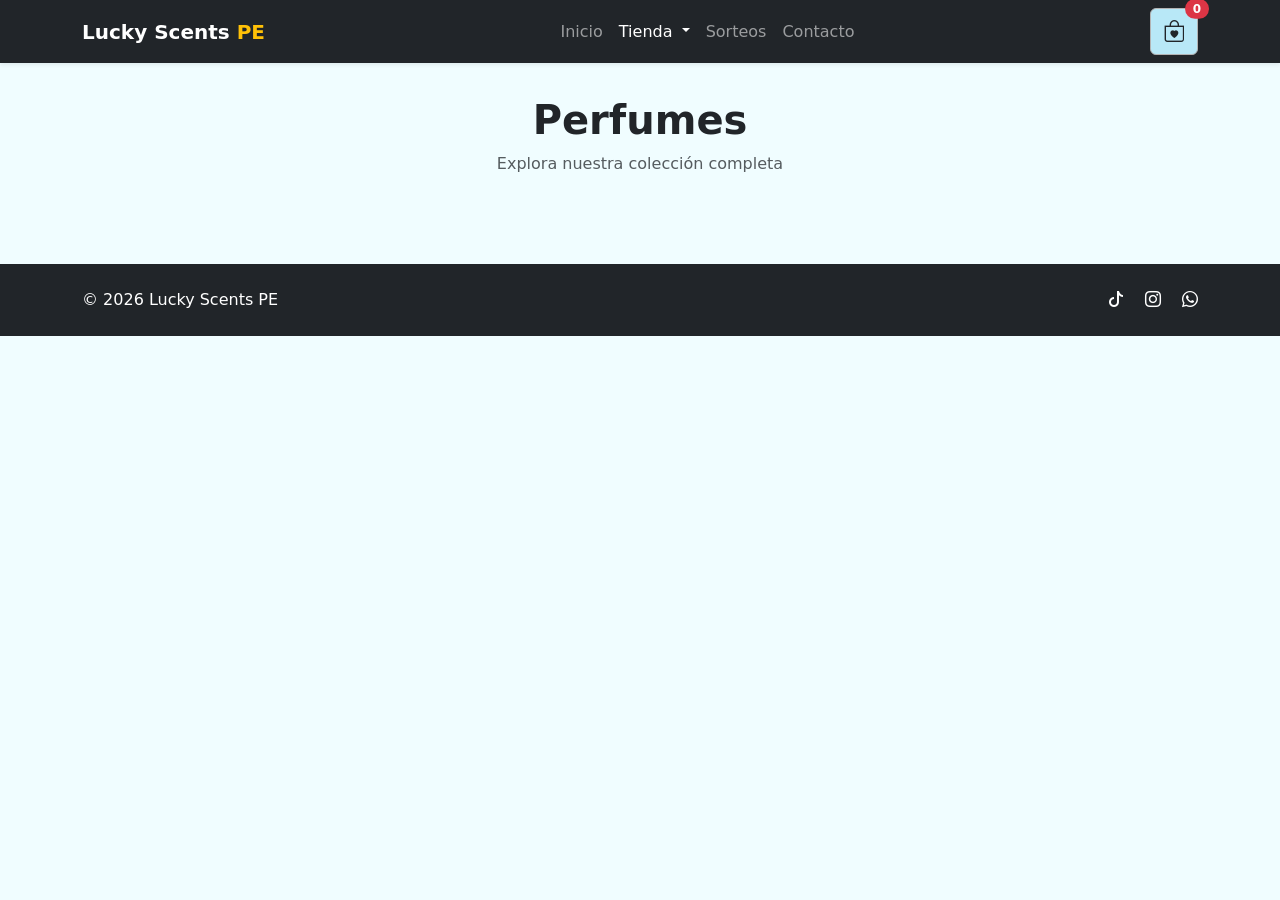
==== decants.html @ 44329fca "Add files via upload" ====
<!DOCTYPE html>
<html lang="es">
<head>
  <meta charset="UTF-8">
  <meta name="viewport" content="width=device-width, initial-scale=1.0">

  <title>Perfumes | Lucky Scents PE</title>

  <link rel="shortcut icon" href="assets/imgs/favicon.ico">

  <link href="https://cdn.jsdelivr.net/npm/bootstrap@5.3.3/dist/css/bootstrap.min.css" rel="stylesheet">
  <link href="https://cdn.jsdelivr.net/npm/bootstrap-icons@1.11.3/font/bootstrap-icons.min.css" rel="stylesheet">

  <link rel="stylesheet" href="assets/css/home.css">
</head>

<body>

<!-- NAVBAR (IGUAL AL INDEX) -->
<nav class="navbar navbar-expand-lg navbar-dark bg-dark shadow-sm fixed-top">
  <div class="container">

    <a class="navbar-brand fw-bold" href="index.html">
      Lucky Scents <span class="text-warning">PE</span>
    </a>

    <button class="navbar-toggler" type="button" data-bs-toggle="collapse" data-bs-target="#navbarContenido">
      <span class="navbar-toggler-icon"></span>
    </button>

    <div class="collapse navbar-collapse" id="navbarContenido">

      <ul class="navbar-nav mx-auto">

        <li class="nav-item">
          <a class="nav-link" href="index.html">Inicio</a>
        </li>

        <li class="nav-item dropdown">
          <a class="nav-link dropdown-toggle active" href="#" data-bs-toggle="dropdown">
            Tienda
          </a>
          <ul class="dropdown-menu">
            <li><a class="dropdown-item" href="perfumes.html">Perfumes</a></li>
            <li><a class="dropdown-item active" href="decants.html">Decants</a></li>
          </ul>
        </li>

        <li class="nav-item">
          <a class="nav-link" href="sorteos.html">Sorteos</a>
        </li>

        <li class="nav-item">
          <a class="nav-link" href="">Contacto</a>
        </li>

      </ul>
    </div>

    <!-- 🛒 CARRITO (SIEMPRE VISIBLE) -->
    <button class="btn position-relative btn_shopping ms-3"
      data-bs-toggle="offcanvas"
      data-bs-target="#offcanvasRight">

      <i class="bi bi-bag-heart"></i>

      <span id="contador-carrito"
        class="position-absolute top-0 start-100 translate-middle badge rounded-pill bg-danger">
        0
      </span>

    </button>

  </div>
</nav>


<!-- HEADER SIMPLE -->
<section class="py-5 mt-5 text-center">
  <div class="container">
    <h1 class="fw-bold">Perfumes</h1>
    <p class="text-muted">Explora nuestra colección completa</p>
  </div>
</section>


<!-- PRODUCTOS -->
<div class="container mb-5">
  <div id="perfume-container" class="row g-4"></div>
</div>


<!-- CARRITO -->
<div class="offcanvas offcanvas-end" tabindex="-1" id="offcanvasRight">

  <div class="offcanvas-header border-bottom">
    <h4 class="offcanvas-title">Carrito de compras</h4>
    <button type="button" class="btn-close" data-bs-dismiss="offcanvas"></button>
  </div>

  <div class="offcanvas-body border-bottom"></div>

  <div class="offcanvas-footer mt-4">
    <h5 class="mb-2 px-3">
      <span class="fw-bold">SUBTOTAL:</span>
      <span id="subtotal" class="fw-bold float-end fs-4">S/. 0.00</span>
    </h5>

    <div class="text-center mb-5 px-3">
      <button class="btn btn-primary w-100 mt-3"
        onclick="generarPedidoWhatsApp()">
        Enviar pedido por WhatsApp
      </button>
    </div>
  </div>

</div>


<!-- FOOTER -->
<footer class="footer bg-dark text-white py-4">
  <div class="container">
    <div class="row align-items-center">

      <div class="col-md-6 text-center text-md-start">
        <p class="mb-0">© 2026 Lucky Scents PE</p>
      </div>

      <div class="col-md-6 text-center text-md-end">
        <a href="https://www.tiktok.com/@lucky_scentspe" class="text-white me-3"><i class="bi bi-tiktok"></i></a>
        <a href="https://www.instagram.com/lucky_scents_pe" class="text-white me-3"><i class="bi bi-instagram"></i></a>
        <a href="https://chat.whatsapp.com/" class="text-white"><i class="bi bi-whatsapp"></i></a>
      </div>

    </div>
  </div>
</footer>


<!-- SCRIPTS -->
<script src="https://cdn.jsdelivr.net/npm/bootstrap@5.3.0/dist/js/bootstrap.bundle.min.js"></script>
<script src="assets/js/obtener_productos.js"></script>
<script src="assets/js/app.js"></script>

</body>
</html>
---- assets/css/home.css ----
body {
  background-color: #f0fdff !important;
}
.position-relative {
  z-index: 1;
}
.card img {
  -webkit-mask-image: linear-gradient(black 80%, transparent);
  mask-image: linear-gradient(black 80%, transparent);
}
.btn-cart {
  background-color: #1b1a20;
  color: white;
}
.btn-cart:hover {
  background-color: #333 !important;
  color: #fff !important;
}
.custom-card:hover img {
  transform: scale(1.1);
}

.custom-card img {
  transition: transform 0.3s ease-in-out;
}
.bi-bag-heart {
  font-size: 22px !important;
}
#offcanvasRight {
  margin-top: 65px !important;
}
.offcanvas-body {
  background-color: #f8f9fa !important;
}
.btn-primary {
  background-color: #1b1a20 !important;
  color: white;
  border: #1b1a20 !important;
}
.btn-primary:hover {
  border: none !important;
  opacity: 0.8 !important;
}

.balanceo {
  animation: swing 0.6s ease forwards;
  display: inline-block;
}

@keyframes swing {
  0% {
    transform: rotate(0);
  }
  25% {
    transform: rotate(15deg);
  }
  50% {
    transform: rotate(-10deg);
  }
  75% {
    transform: rotate(5deg);
  }
  to {
    transform: rotate(0);
  }
}

.offcanvas-header {
  background-color: #cecece !important;
}

.btn_shopping {
  background-color: #b8e8f7 !important;
  border: 1px solid #b3b3b3 !important;
}
.btn_shopping :hover {
  animation: swing 0.6s ease forwards;
  display: inline-block;
}
.fs-5 {
  font-size: 18px !important;
  color: #595454 !important;
}
.fs-6 {
  font-size: 14px !important;
  color: #b3b3b3 !important;
}

.offcanvas {
  transition: transform 0.6s ease, opacity 0.6s ease; /* Aumentamos el tiempo */
}

.offcanvas.show {
  transform: translateX(0);
  opacity: 1;
}

.offcanvas:not(.show) {
  transform: translateX(100%);
  opacity: 0;
}
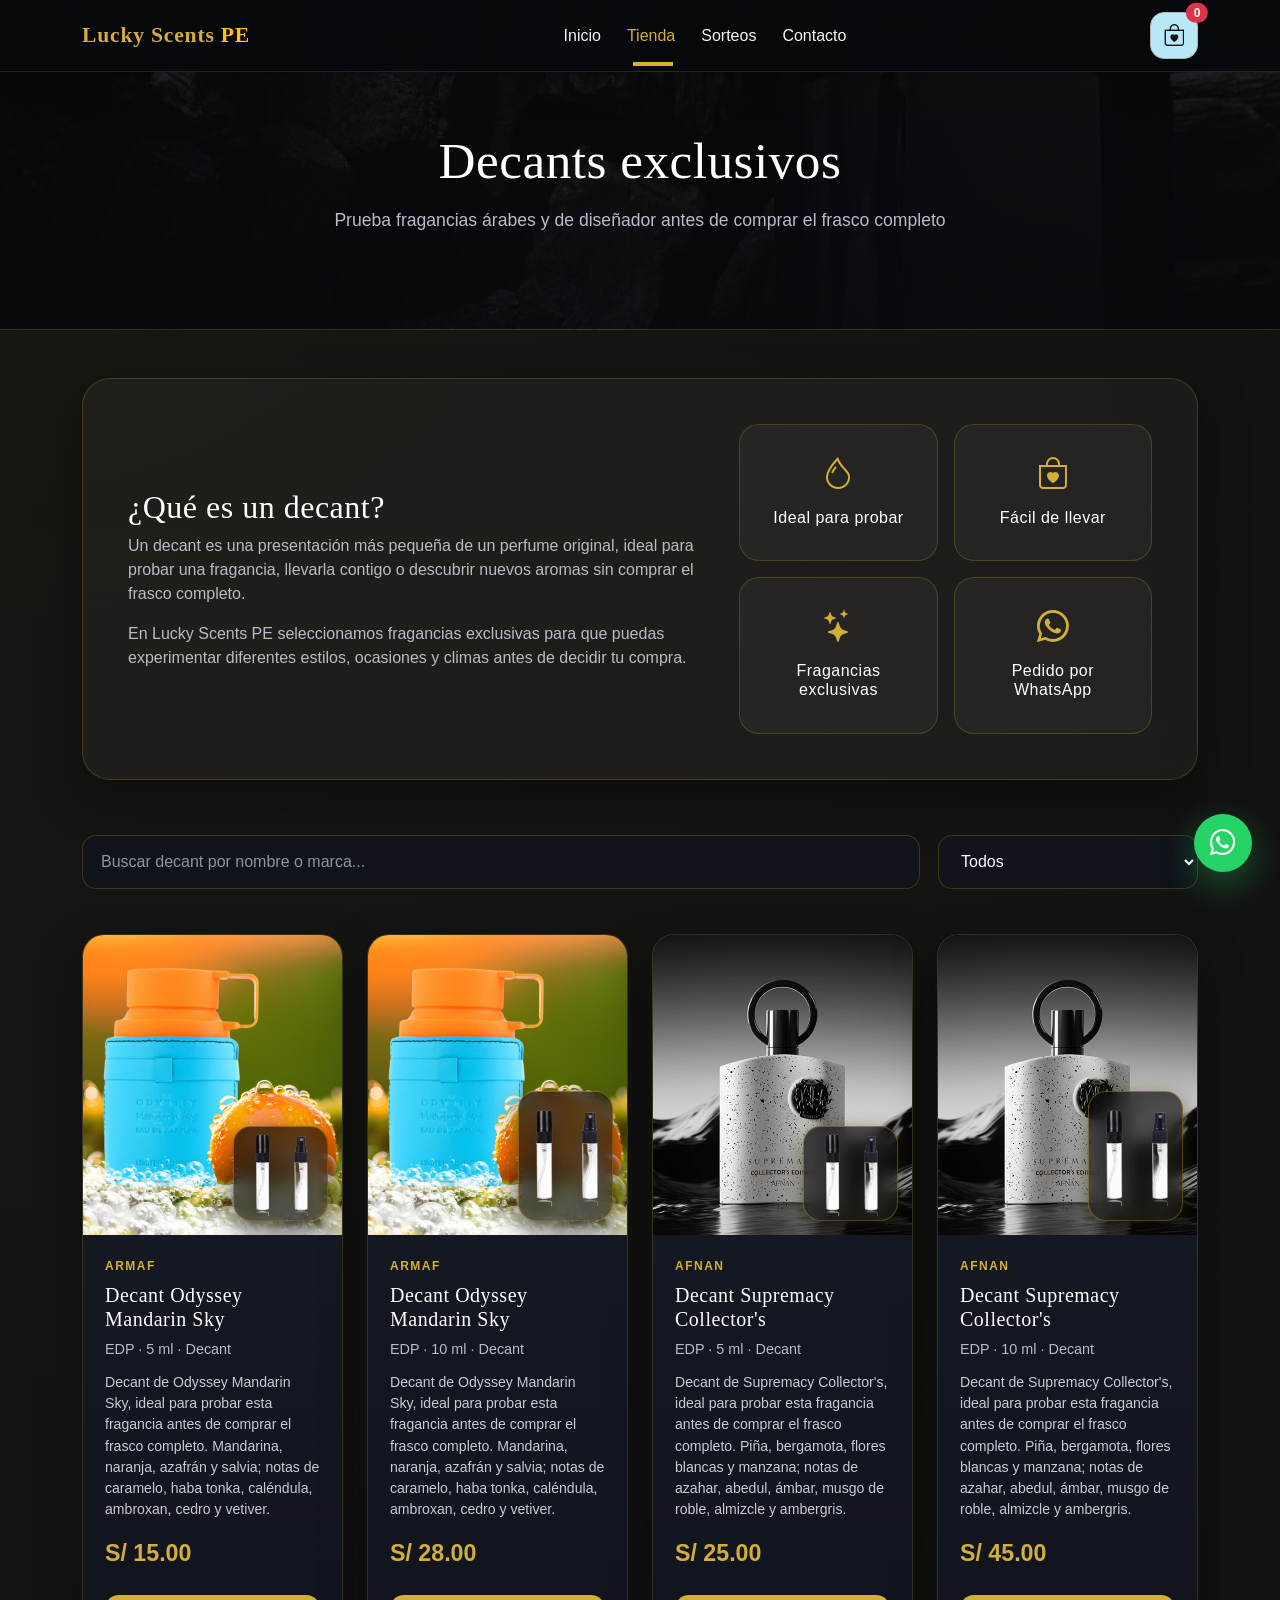
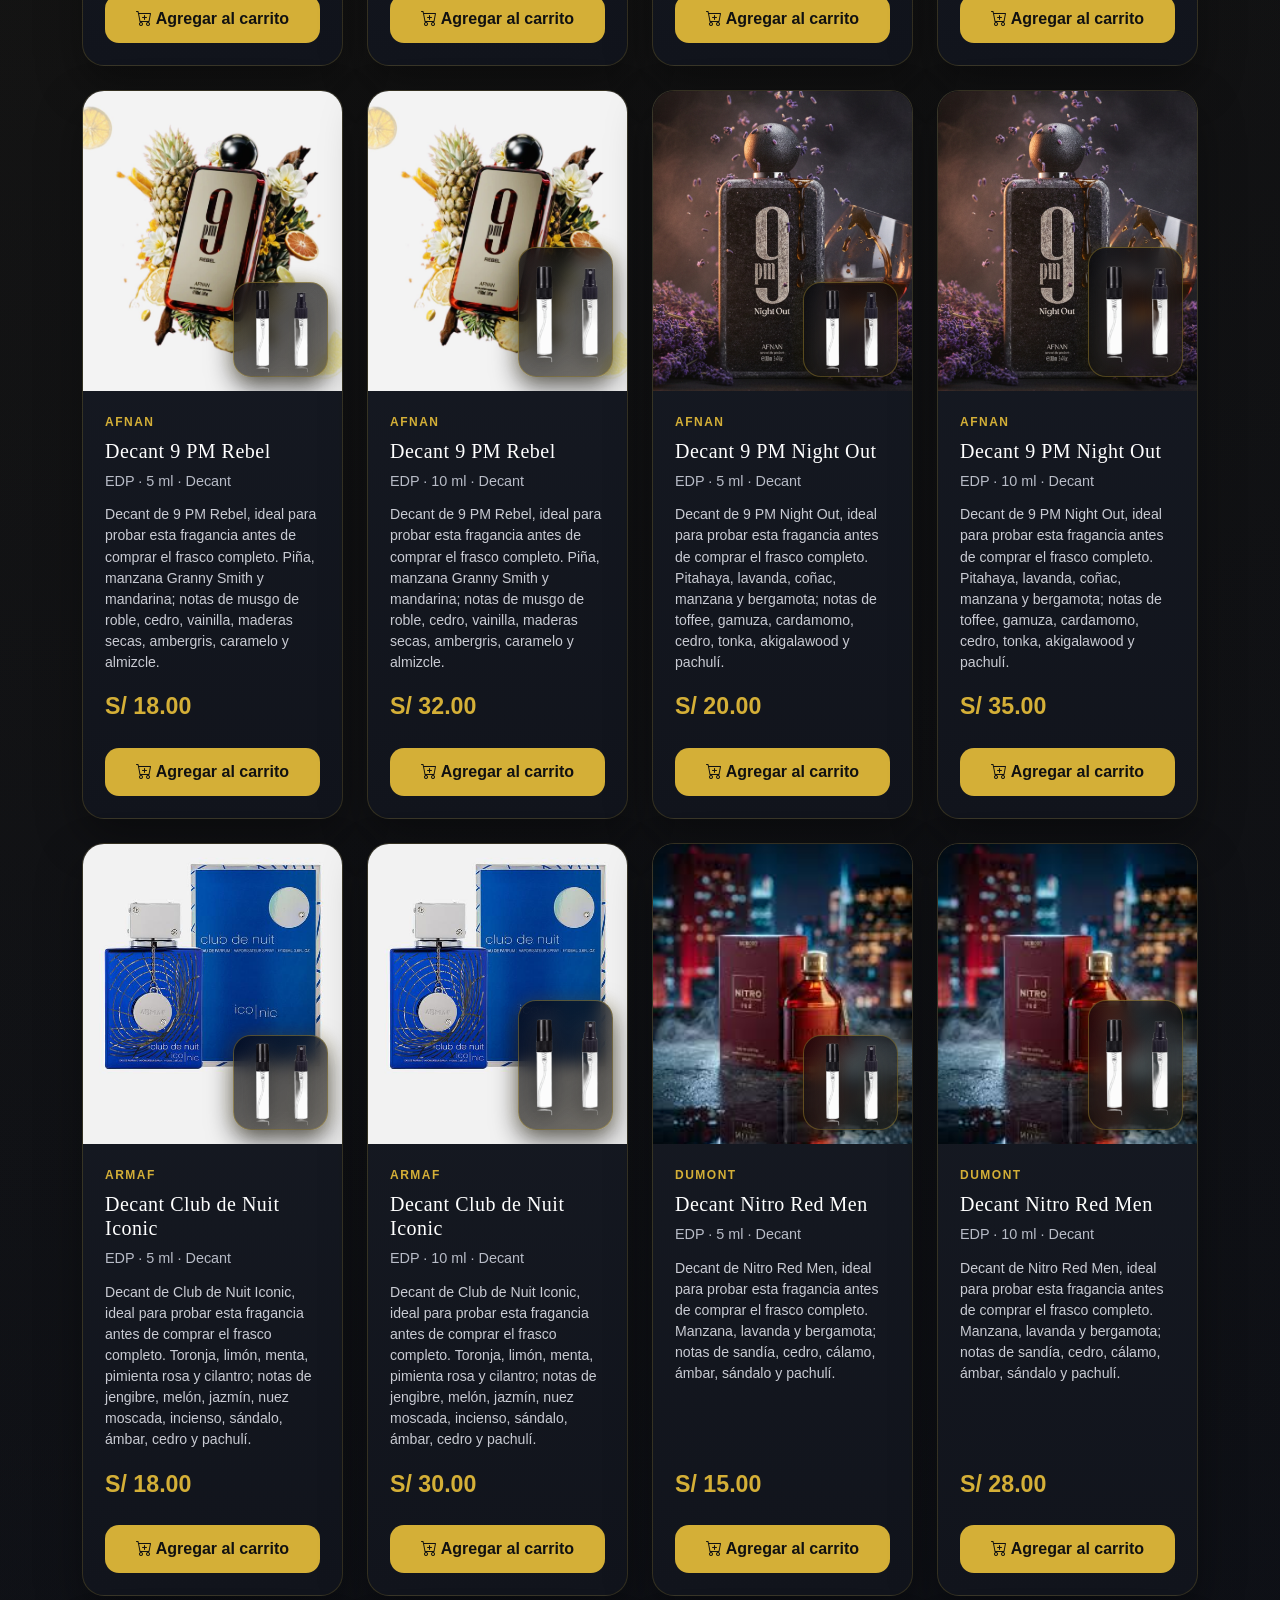
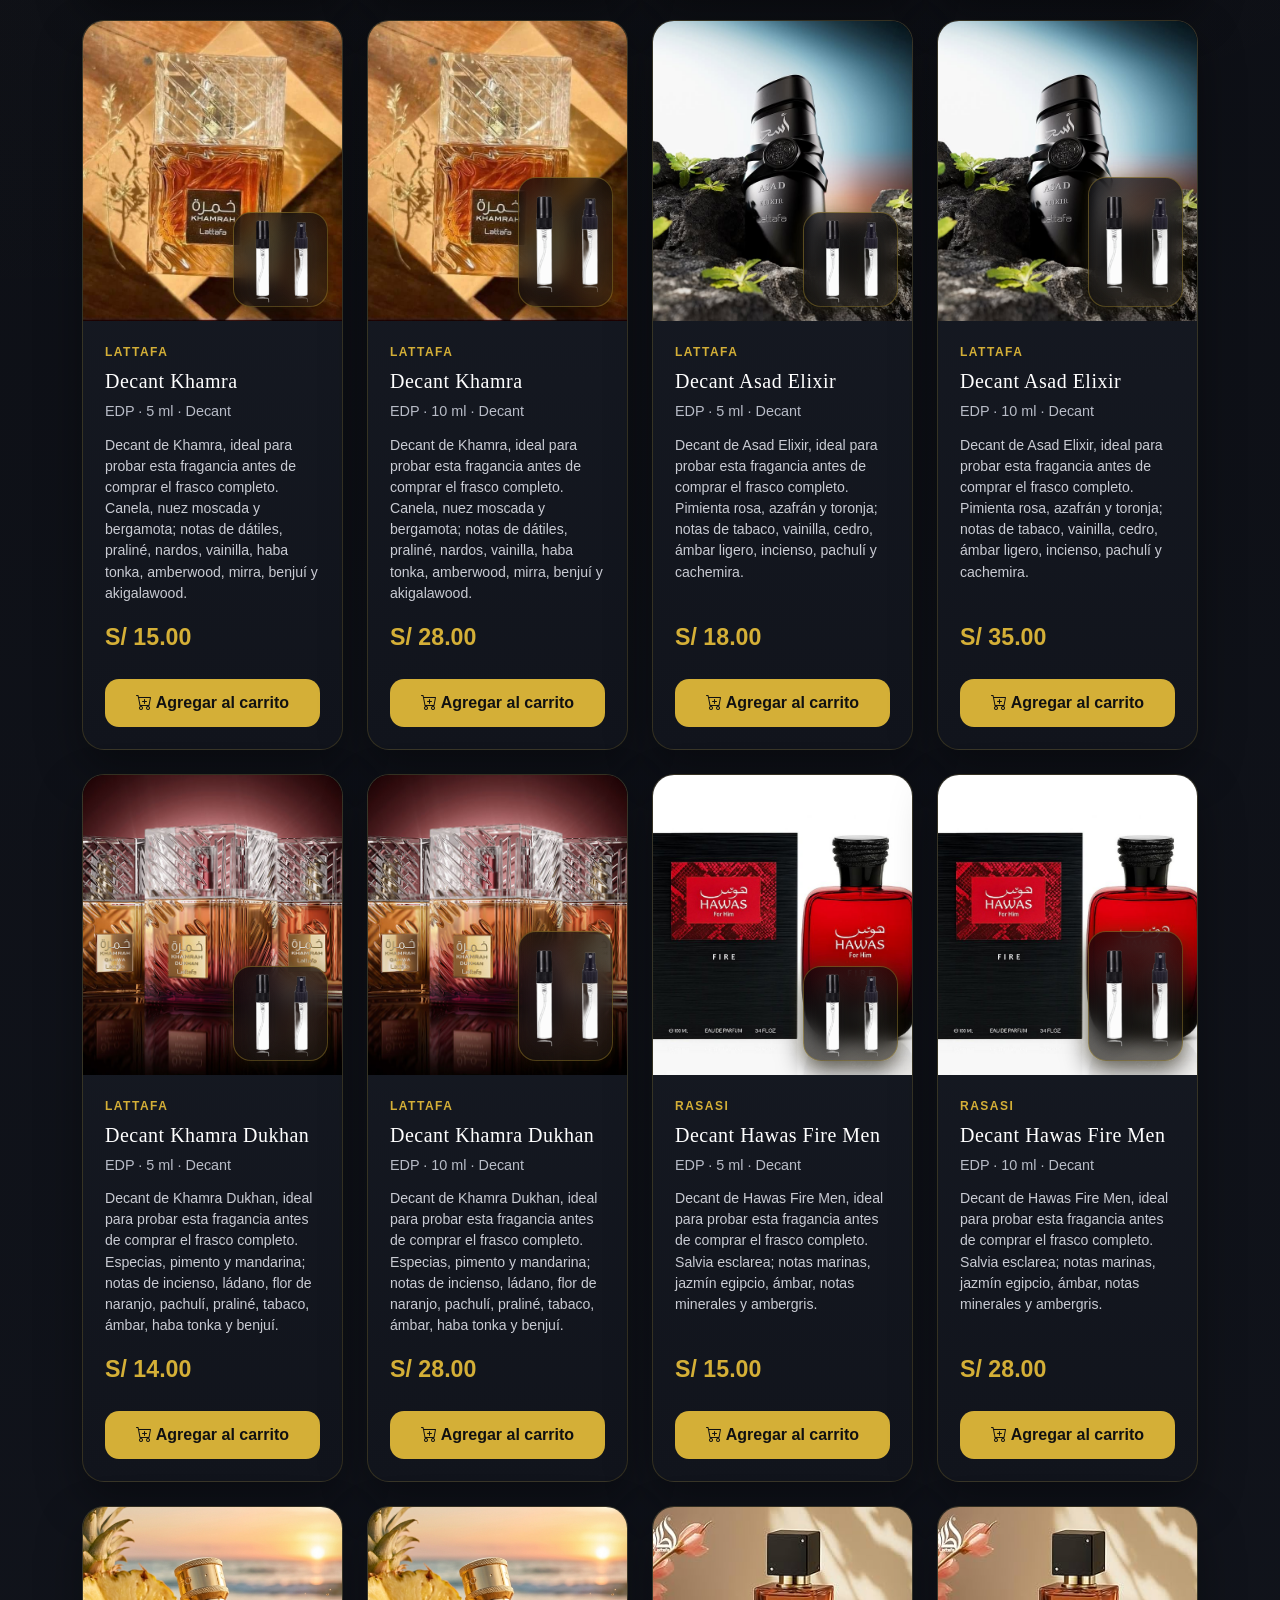
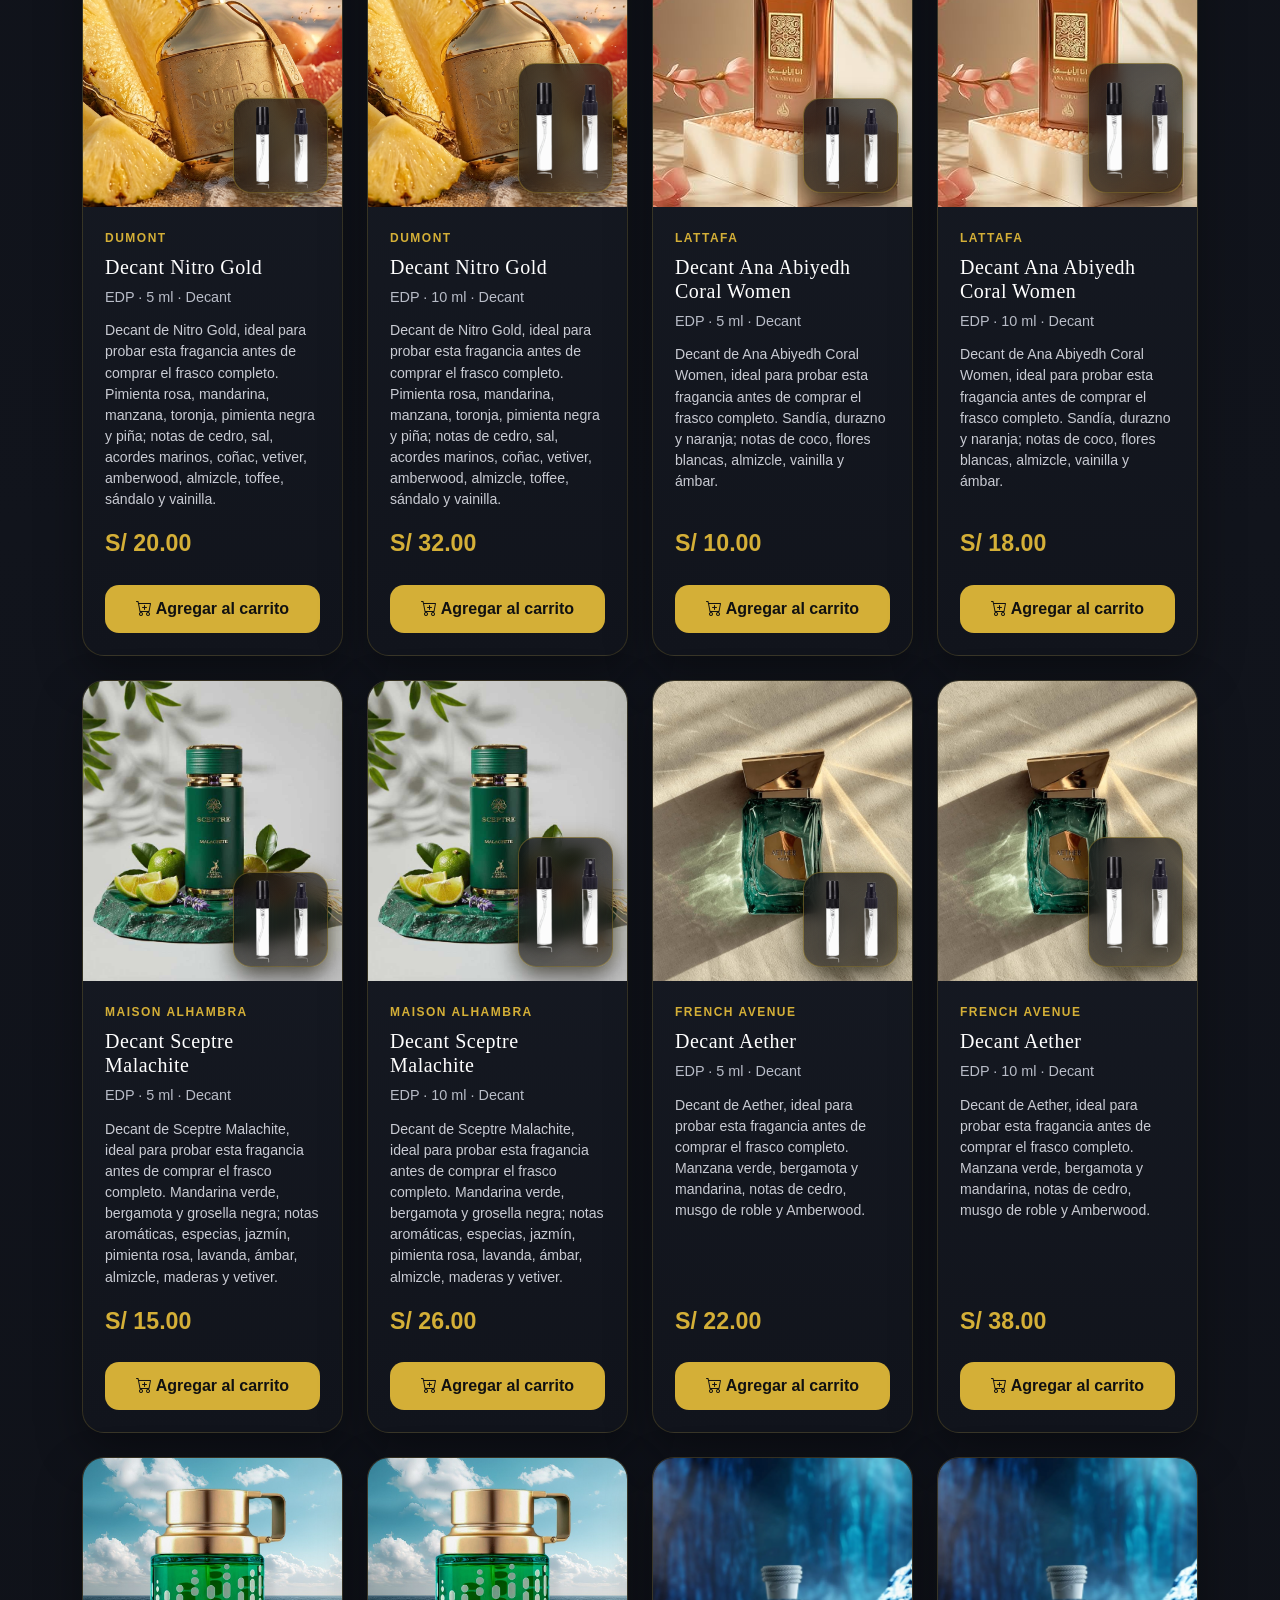
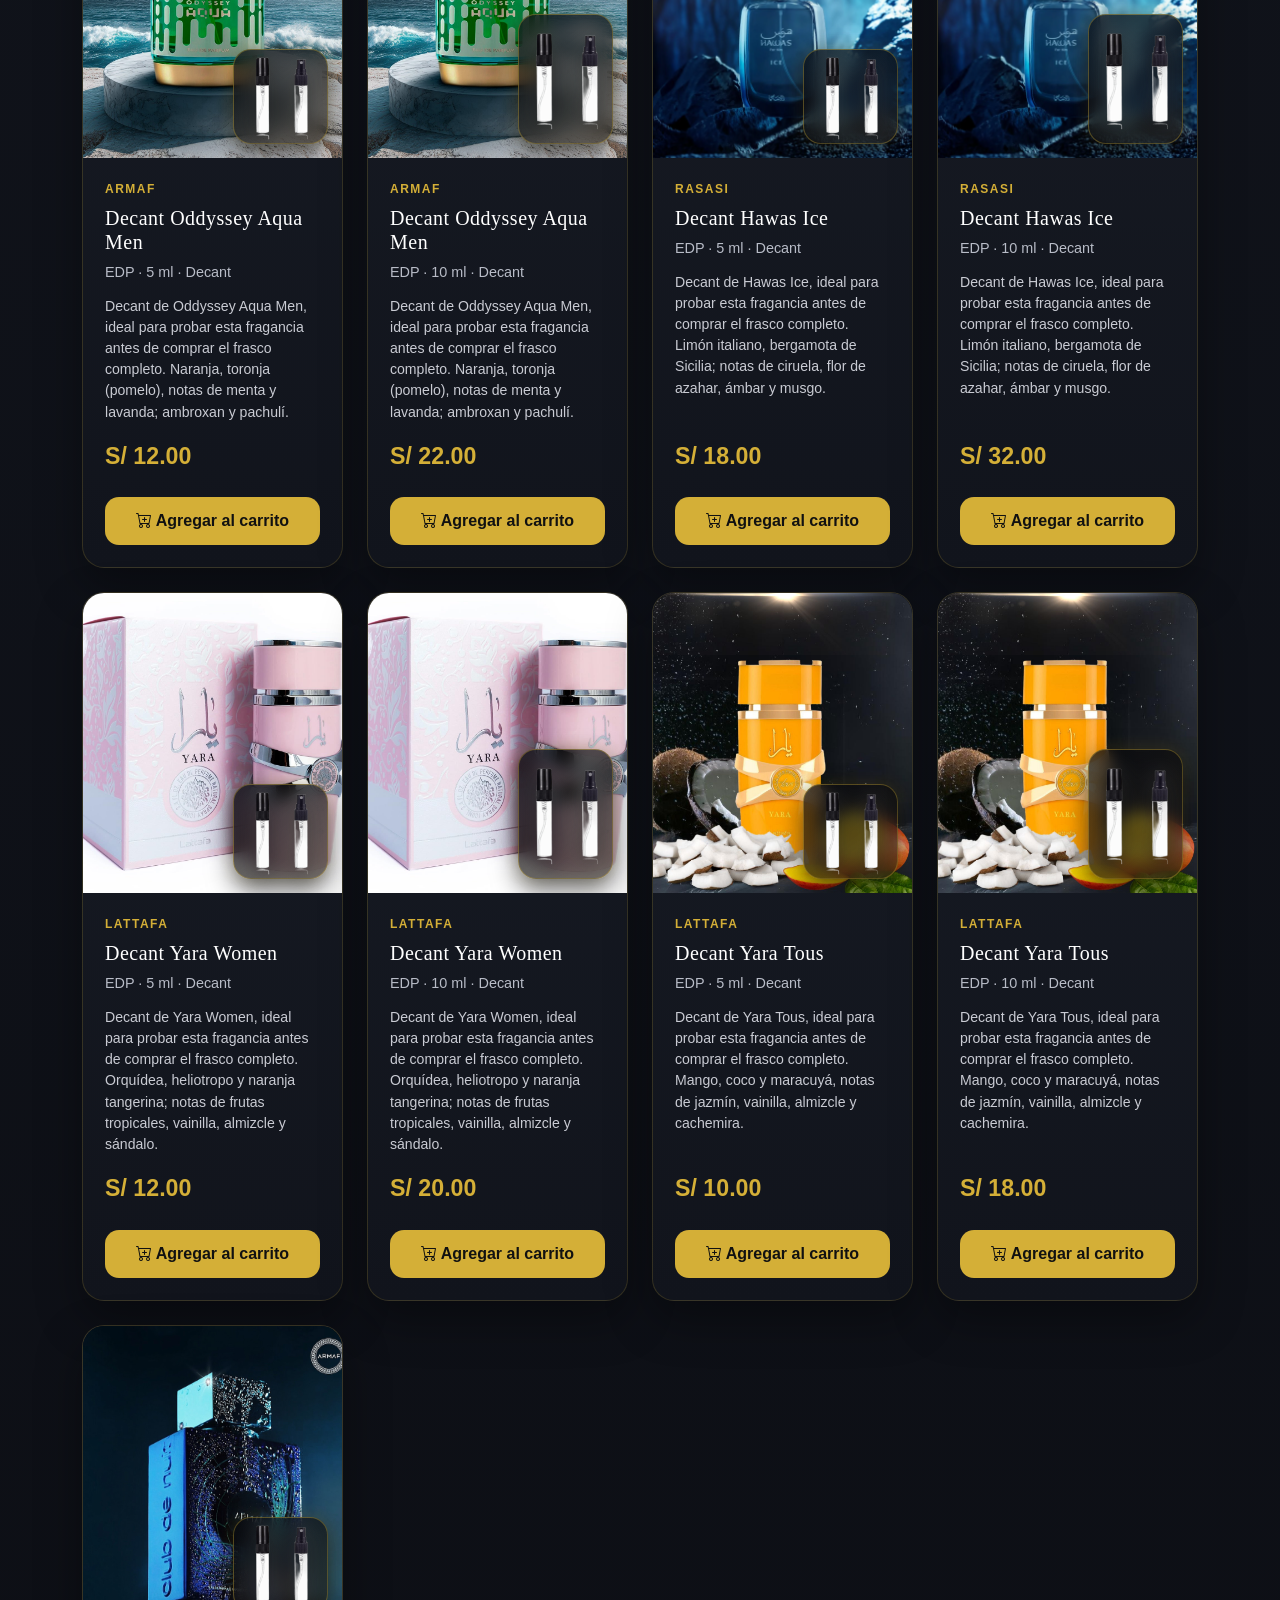
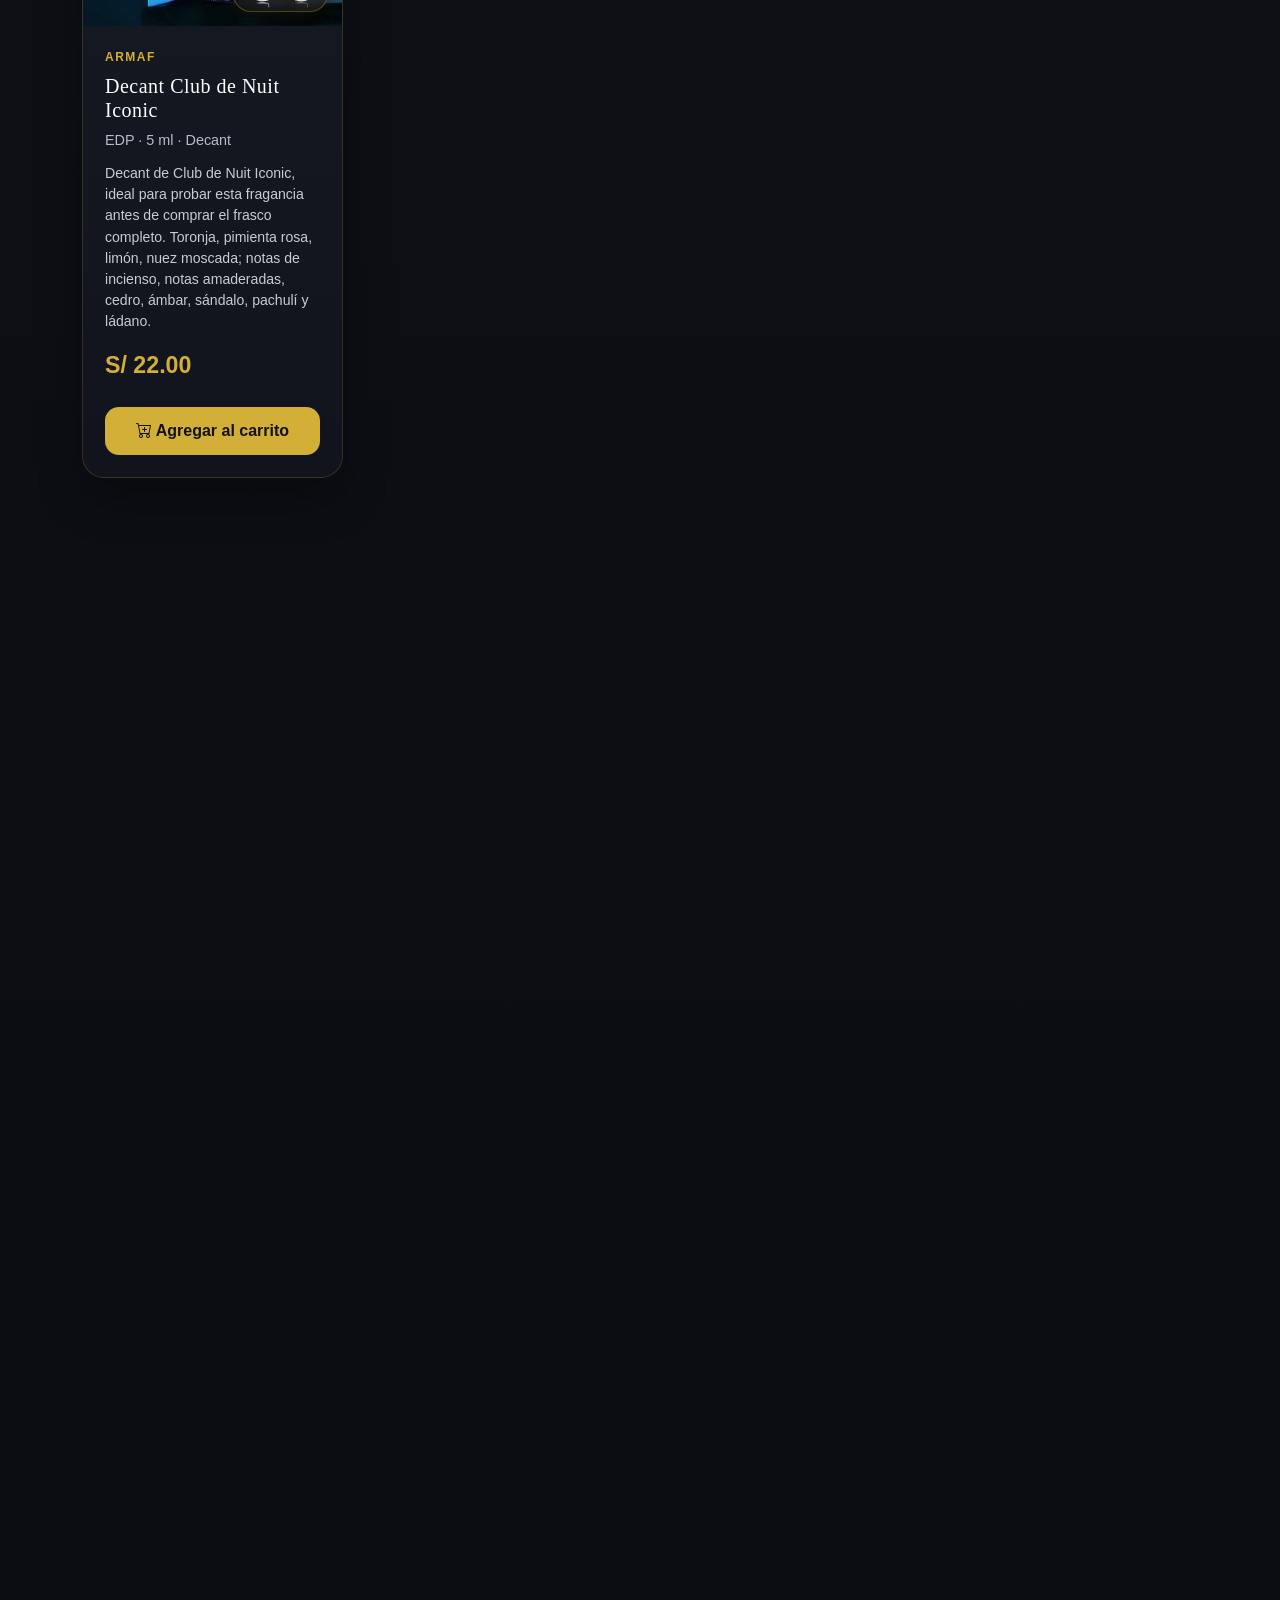
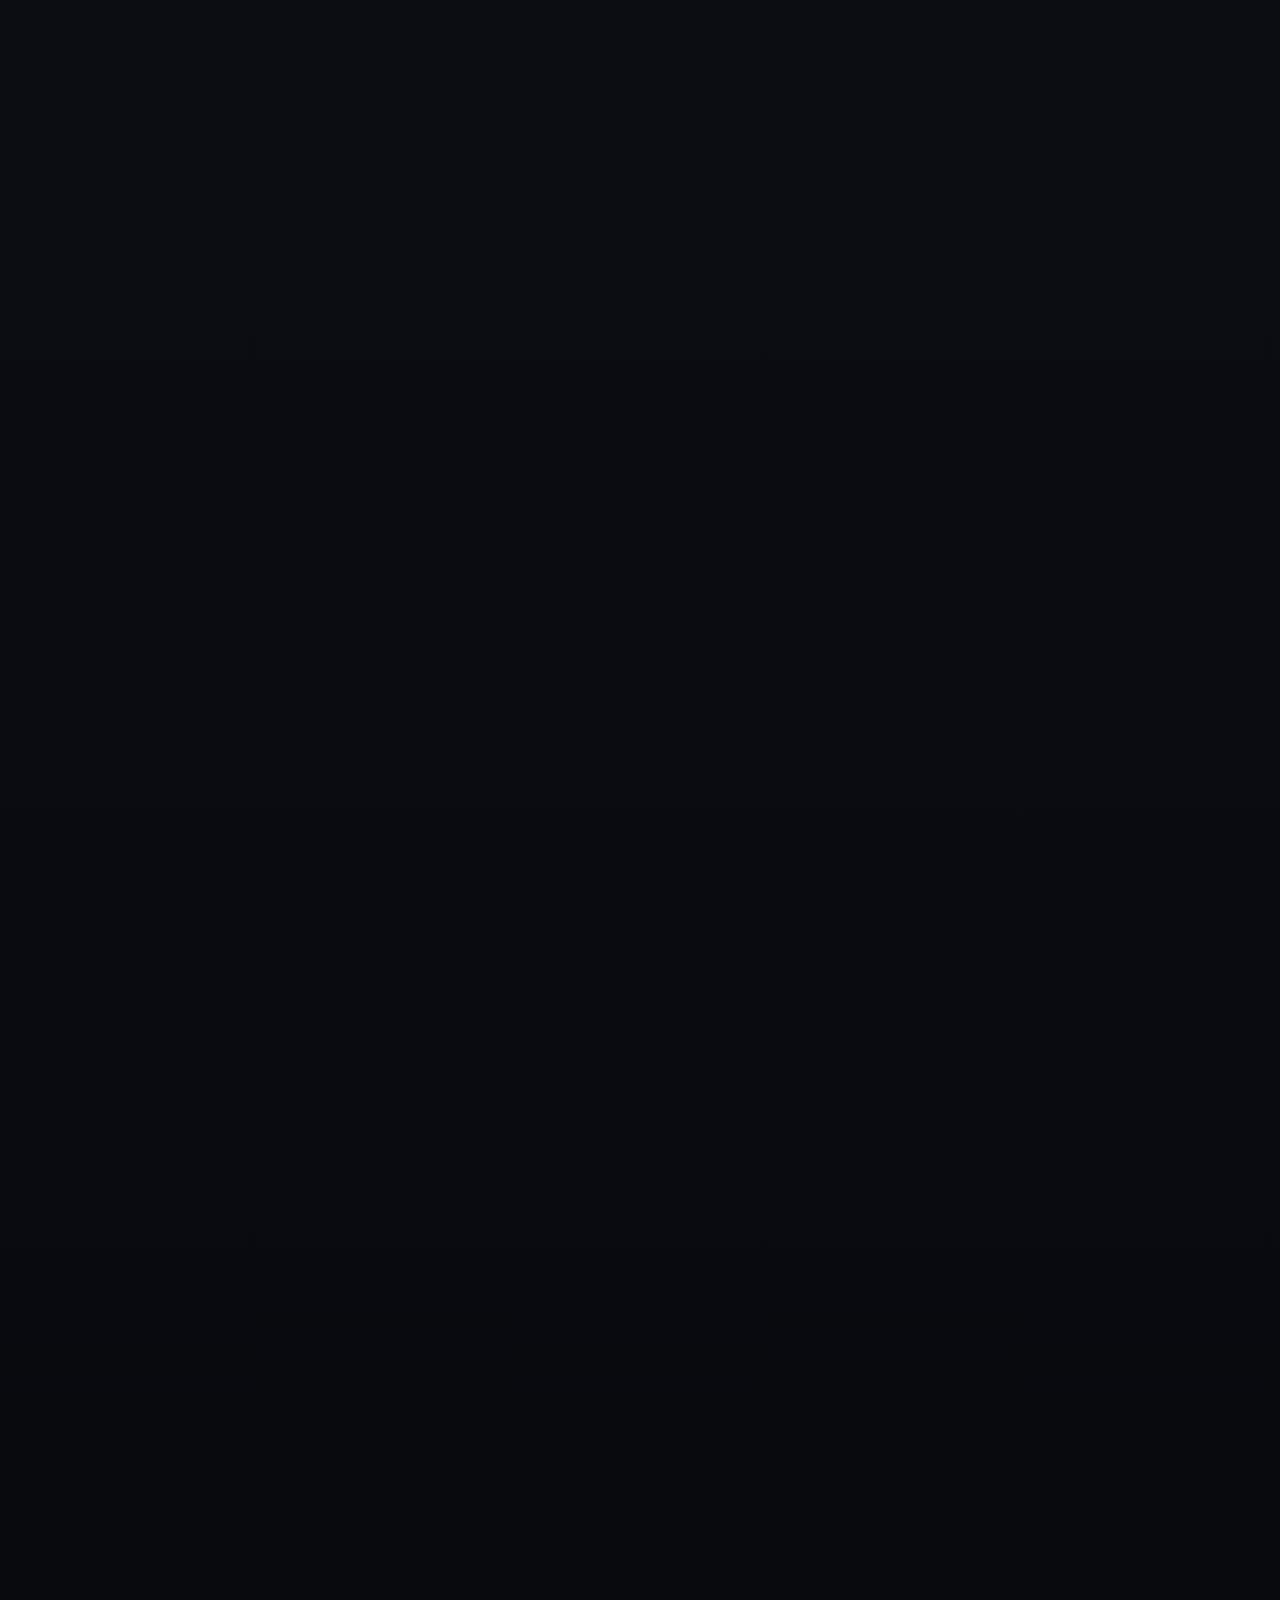
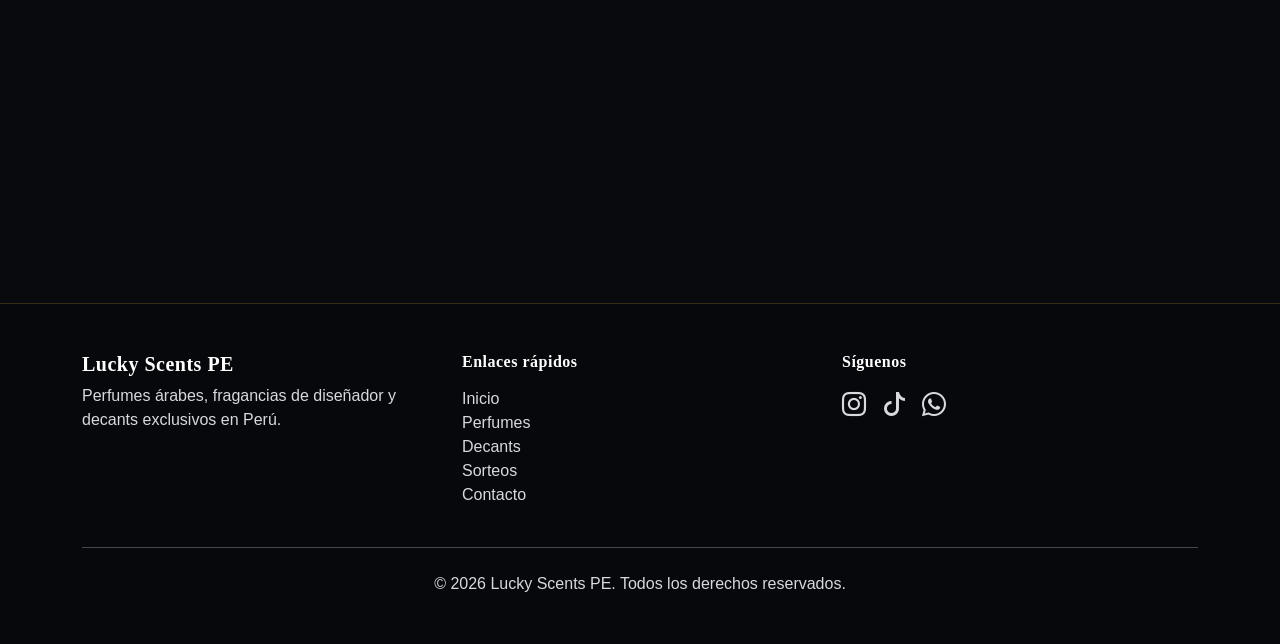
==== commit 1f1ce872: "Add files via upload" ====
--- a/decants.html
+++ b/decants.html
@@ -4,7 +4,9 @@
   <meta charset="UTF-8">
   <meta name="viewport" content="width=device-width, initial-scale=1.0">
 
-  <title>Perfumes | Lucky Scents PE</title>
+  <title>Decants | Lucky Scents PE</title>
+
+  <meta name="description" content="Compra decants de perfumes árabes y de diseñador en Perú. Prueba fragancias exclusivas antes de comprar el frasco completo.">
 
   <link rel="shortcut icon" href="assets/imgs/favicon.ico">
 
@@ -16,7 +18,7 @@
 
 <body>
 
-<!-- NAVBAR (IGUAL AL INDEX) -->
+<!-- NAVBAR -->
 <nav class="navbar navbar-expand-lg navbar-dark bg-dark shadow-sm fixed-top">
   <div class="container">
 
@@ -29,7 +31,6 @@
     </button>
 
     <div class="collapse navbar-collapse" id="navbarContenido">
-
       <ul class="navbar-nav mx-auto">
 
         <li class="nav-item">
@@ -51,13 +52,12 @@
         </li>
 
         <li class="nav-item">
-          <a class="nav-link" href="">Contacto</a>
+          <a class="nav-link" href="contacto.html">Contacto</a>
         </li>
 
       </ul>
     </div>
 
-    <!-- 🛒 CARRITO (SIEMPRE VISIBLE) -->
     <button class="btn position-relative btn_shopping ms-3"
       data-bs-toggle="offcanvas"
       data-bs-target="#offcanvasRight">
@@ -75,19 +75,93 @@
 </nav>
 
 
-<!-- HEADER SIMPLE -->
-<section class="py-5 mt-5 text-center">
-  <div class="container">
-    <h1 class="fw-bold">Perfumes</h1>
-    <p class="text-muted">Explora nuestra colección completa</p>
+<!-- HERO -->
+<section class="page-hero">
+  <div class="container reveal">
+    <h1>Decants exclusivos</h1>
+    <p>Prueba fragancias árabes y de diseñador antes de comprar el frasco completo</p>
   </div>
 </section>
 
 
-<!-- PRODUCTOS -->
-<div class="container mb-5">
-  <div id="perfume-container" class="row g-4"></div>
-</div>
+<!-- INFO DECANTS -->
+<section class="container my-5">
+  <div class="info-panel reveal">
+    <div class="row align-items-center gy-4">
+
+      <div class="col-md-7">
+        <h2>¿Qué es un decant?</h2>
+        <p>
+          Un decant es una presentación más pequeña de un perfume original, ideal para probar una fragancia,
+          llevarla contigo o descubrir nuevos aromas sin comprar el frasco completo.
+        </p>
+
+        <p class="mb-0">
+          En Lucky Scents PE seleccionamos fragancias exclusivas para que puedas experimentar diferentes estilos,
+          ocasiones y climas antes de decidir tu compra.
+        </p>
+      </div>
+
+      <div class="col-md-5">
+        <div class="row g-3 text-center">
+
+          <div class="col-6">
+            <div class="benefit-mini">
+              <i class="bi bi-droplet fs-2"></i>
+              <h6>Ideal para probar</h6>
+            </div>
+          </div>
+
+          <div class="col-6">
+            <div class="benefit-mini">
+              <i class="bi bi-bag-heart fs-2"></i>
+              <h6>Fácil de llevar</h6>
+            </div>
+          </div>
+
+          <div class="col-6">
+            <div class="benefit-mini">
+              <i class="bi bi-stars fs-2"></i>
+              <h6>Fragancias exclusivas</h6>
+            </div>
+          </div>
+
+          <div class="col-6">
+            <div class="benefit-mini">
+              <i class="bi bi-whatsapp fs-2"></i>
+              <h6>Pedido por WhatsApp</h6>
+            </div>
+          </div>
+
+        </div>
+      </div>
+
+    </div>
+  </div>
+</section>
+
+
+<!-- CATÁLOGO DECANTS -->
+<main class="container">
+
+  <div class="catalog-tools reveal">
+
+    <input 
+      type="text" 
+      id="buscador-productos" 
+      placeholder="Buscar decant por nombre o marca..."
+    >
+
+    <select id="filtro-categoria">
+      <option value="Todos">Todos</option>
+      <option value="Decant">Decants</option>
+    </select>
+
+  </div>
+
+  <div id="perfume-container" class="row g-4 mb-5"></div>
+
+</main>
 
 
 <!-- CARRITO -->
@@ -107,8 +181,7 @@
     </h5>
 
     <div class="text-center mb-5 px-3">
-      <button class="btn btn-primary w-100 mt-3"
-        onclick="generarPedidoWhatsApp()">
+      <button class="btn btn-primary w-100 mt-3" onclick="generarPedidoWhatsApp()">
         Enviar pedido por WhatsApp
       </button>
     </div>
@@ -118,29 +191,66 @@
 
 
 <!-- FOOTER -->
-<footer class="footer bg-dark text-white py-4">
+<footer class="footer bg-dark text-white py-5">
   <div class="container">
-    <div class="row align-items-center">
-
-      <div class="col-md-6 text-center text-md-start">
-        <p class="mb-0">© 2026 Lucky Scents PE</p>
-      </div>
-
-      <div class="col-md-6 text-center text-md-end">
-        <a href="https://www.tiktok.com/@lucky_scentspe" class="text-white me-3"><i class="bi bi-tiktok"></i></a>
-        <a href="https://www.instagram.com/lucky_scents_pe" class="text-white me-3"><i class="bi bi-instagram"></i></a>
-        <a href="https://chat.whatsapp.com/" class="text-white"><i class="bi bi-whatsapp"></i></a>
-      </div>
-
-    </div>
+
+    <div class="row gy-4">
+
+      <div class="col-md-4">
+        <h5 class="fw-bold">Lucky Scents PE</h5>
+        <p class="mb-0">
+          Perfumes árabes, fragancias de diseñador y decants exclusivos en Perú.
+        </p>
+      </div>
+
+      <div class="col-md-4">
+        <h6 class="fw-bold">Enlaces rápidos</h6>
+        <ul class="list-unstyled mt-3">
+          <li><a href="index.html" class="text-white text-decoration-none">Inicio</a></li>
+          <li><a href="perfumes.html" class="text-white text-decoration-none">Perfumes</a></li>
+          <li><a href="decants.html" class="text-white text-decoration-none">Decants</a></li>
+          <li><a href="sorteos.html" class="text-white text-decoration-none">Sorteos</a></li>
+          <li><a href="contacto.html" class="text-white text-decoration-none">Contacto</a></li>
+        </ul>
+      </div>
+
+      <div class="col-md-4">
+        <h6 class="fw-bold">Síguenos</h6>
+
+        <div class="d-flex gap-3 mt-3">
+          <a href="https://www.instagram.com/lucky_scents_pe" target="_blank" class="text-white fs-4">
+            <i class="bi bi-instagram"></i>
+          </a>
+
+          <a href="https://www.tiktok.com/@lucky_scentspe" target="_blank" class="text-white fs-4">
+            <i class="bi bi-tiktok"></i>
+          </a>
+
+          <a href="https://wa.me/51940815582" target="_blank" class="text-white fs-4">
+            <i class="bi bi-whatsapp"></i>
+          </a>
+        </div>
+      </div>
+
+    </div>
+
+    <hr class="my-4">
+
+    <p class="mb-0 text-center">© 2026 Lucky Scents PE. Todos los derechos reservados.</p>
+
   </div>
 </footer>
 
 
-<!-- SCRIPTS -->
+<a href="https://wa.me/51940815582" target="_blank" class="whatsapp-float">
+  <i class="bi bi-whatsapp"></i>
+</a>
+
+
 <script src="https://cdn.jsdelivr.net/npm/bootstrap@5.3.0/dist/js/bootstrap.bundle.min.js"></script>
 <script src="assets/js/obtener_productos.js"></script>
 <script src="assets/js/app.js"></script>
+<script src="assets/js/animations.js"></script>
 
 </body>
 </html>
--- a/assets/css/home.css
+++ b/assets/css/home.css
@@ -1,101 +1,1382 @@
-body {
-  background-color: #f0fdff !important;
-}
-.position-relative {
-  z-index: 1;
-}
-.card img {
-  -webkit-mask-image: linear-gradient(black 80%, transparent);
-  mask-image: linear-gradient(black 80%, transparent);
-}
-.btn-cart {
-  background-color: #1b1a20;
-  color: white;
-}
-.btn-cart:hover {
-  background-color: #333 !important;
-  color: #fff !important;
-}
-.custom-card:hover img {
-  transform: scale(1.1);
-}
-
-.custom-card img {
-  transition: transform 0.3s ease-in-out;
-}
-.bi-bag-heart {
-  font-size: 22px !important;
-}
-#offcanvasRight {
-  margin-top: 65px !important;
-}
-.offcanvas-body {
-  background-color: #f8f9fa !important;
-}
-.btn-primary {
-  background-color: #1b1a20 !important;
-  color: white;
-  border: #1b1a20 !important;
-}
-.btn-primary:hover {
-  border: none !important;
-  opacity: 0.8 !important;
-}
-
-.balanceo {
-  animation: swing 0.6s ease forwards;
-  display: inline-block;
-}
-
-@keyframes swing {
-  0% {
-    transform: rotate(0);
-  }
-  25% {
-    transform: rotate(15deg);
-  }
-  50% {
-    transform: rotate(-10deg);
-  }
-  75% {
-    transform: rotate(5deg);
-  }
-  to {
-    transform: rotate(0);
-  }
-}
-
-.offcanvas-header {
-  background-color: #cecece !important;
-}
-
-.btn_shopping {
-  background-color: #b8e8f7 !important;
-  border: 1px solid #b3b3b3 !important;
-}
-.btn_shopping :hover {
-  animation: swing 0.6s ease forwards;
-  display: inline-block;
-}
-.fs-5 {
-  font-size: 18px !important;
-  color: #595454 !important;
-}
-.fs-6 {
-  font-size: 14px !important;
-  color: #b3b3b3 !important;
-}
-
-.offcanvas {
-  transition: transform 0.6s ease, opacity 0.6s ease; /* Aumentamos el tiempo */
-}
-
-.offcanvas.show {
-  transform: translateX(0);
-  opacity: 1;
-}
-
-.offcanvas:not(.show) {
-  transform: translateX(100%);
-  opacity: 0;
-}
+/* =========================
+RESET GENERAL
+========================= */
+
+*{
+  margin:0;
+  padding:0;
+  box-sizing:border-box;
+}
+
+:root{
+  --ls-dark:#08090d;
+  --ls-dark-soft:#11141c;
+  --ls-card:#151922;
+  --ls-card-soft:#1b202b;
+  --ls-gold:#d4af37;
+  --ls-gold-soft:#f0cf6a;
+  --ls-text:#f5f5f5;
+  --ls-muted:#b8bcc7;
+  --ls-border:rgba(212,175,55,0.22);
+}
+
+html{
+  scroll-behavior:smooth;
+}
+
+body{
+  font-family:"Segoe UI", Tahoma, Geneva, Verdana, sans-serif;
+  background:
+    radial-gradient(circle at top left, rgba(212,175,55,0.08), transparent 30%),
+    linear-gradient(180deg, #08090d 0%, #11141c 45%, #08090d 100%);
+  color:var(--ls-text);
+  overflow-x:hidden;
+}
+
+h1,h2,h3,h4,h5,h6{
+  letter-spacing:0.5px;
+}
+
+section{
+  margin:0;
+}
+
+
+/* =========================
+NAVBAR
+========================= */
+
+.navbar{
+  background:rgba(8,9,13,0.94) !important;
+  backdrop-filter:blur(12px);
+  -webkit-backdrop-filter:blur(12px);
+  border-bottom:1px solid rgba(212,175,55,0.18);
+  transition:all 0.3s ease;
+  min-height:72px;
+}
+
+.navbar-brand{
+  color:var(--ls-gold) !important;
+  font-family:Georgia, "Times New Roman", serif;
+  font-size:1.35rem;
+  letter-spacing:0.8px;
+}
+
+.navbar .nav-link{
+  color:#f5f5f5 !important;
+  font-weight:500;
+  margin-left:10px;
+  position:relative;
+  transition:0.3s;
+}
+
+.navbar .nav-link:hover,
+.navbar .nav-link.active{
+  color:var(--ls-gold) !important;
+}
+
+.navbar .nav-link.active::after{
+  content:"";
+  position:absolute;
+  left:10px;
+  right:10px;
+  bottom:-10px;
+  height:2px;
+  background:var(--ls-gold);
+}
+
+.dropdown-menu{
+  background:#11141c;
+  border:1px solid var(--ls-border);
+  border-radius:14px;
+  overflow:hidden;
+}
+
+.dropdown-item{
+  color:white;
+}
+
+.dropdown-item:hover,
+.dropdown-item.active{
+  background:rgba(212,175,55,0.16);
+  color:var(--ls-gold);
+}
+
+
+/* =========================
+HERO INDEX ANTIGUO
+========================= */
+
+.hero{
+  position:relative;
+  height:90vh;
+  background:url('../imgs/hero-perfume.jpg') center/cover no-repeat;
+  display:flex;
+  align-items:center;
+  justify-content:center;
+  text-align:center;
+  overflow:hidden;
+  margin:0;
+}
+
+.hero::before{
+  content:"";
+  position:absolute;
+  inset:0;
+  background:linear-gradient(
+    to bottom,
+    rgba(0,0,0,0.55),
+    rgba(0,0,0,0.85)
+  );
+  z-index:1;
+}
+
+.hero .container{
+  position:relative;
+  z-index:2;
+}
+
+.hero h1{
+  color:white !important;
+  font-family:Georgia, "Times New Roman", serif;
+  font-size:3.5rem;
+  font-weight:700;
+  text-shadow:0 3px 15px rgba(0,0,0,0.9);
+}
+
+.hero p{
+  color:#e7e7e7 !important;
+  font-size:1.25rem;
+  text-shadow:0 2px 10px rgba(0,0,0,0.8);
+}
+
+.hero .btn{
+  padding:12px 34px;
+  font-size:1.05rem;
+  border-radius:30px;
+  border:none;
+  transition:0.3s;
+}
+
+.hero .btn:hover{
+  transform:translateY(-3px);
+}
+
+
+/* =========================
+INDEX - HERO LUXURY
+========================= */
+
+.hero-luxury{
+  position:relative;
+  min-height:100vh;
+  background:
+    radial-gradient(circle at 75% 35%, rgba(212,175,55,0.18), transparent 28%),
+    radial-gradient(circle at 20% 20%, rgba(255,255,255,0.06), transparent 22%),
+    linear-gradient(180deg, #07080c 0%, #11141c 58%, #08090d 100%);
+  overflow:hidden;
+  padding-top:72px;
+}
+
+.hero-luxury::before{
+  content:"";
+  position:absolute;
+  inset:0;
+  background:
+    linear-gradient(rgba(0,0,0,0.18), rgba(0,0,0,0.65)),
+    url("../imgs/hero-perfume.jpg") center/cover no-repeat;
+  opacity:0.22;
+  z-index:0;
+}
+
+.hero-luxury .container{
+  position:relative;
+  z-index:2;
+}
+
+.hero-badge{
+  display:inline-block;
+  color:var(--ls-gold);
+  border:1px solid var(--ls-border);
+  background:rgba(255,255,255,0.04);
+  padding:8px 16px;
+  border-radius:999px;
+  font-size:0.85rem;
+  font-weight:700;
+  letter-spacing:0.8px;
+  margin-bottom:20px;
+}
+
+.hero-luxury h1{
+  font-family:Georgia, "Times New Roman", serif;
+  color:white;
+  font-size:4rem;
+  line-height:1.05;
+  margin-bottom:22px;
+}
+
+.hero-luxury h1 span{
+  color:var(--ls-gold);
+  display:block;
+}
+
+.hero-luxury p{
+  color:var(--ls-muted);
+  font-size:1.15rem;
+  max-width:560px;
+}
+
+.hero-actions{
+  display:flex;
+  gap:16px;
+  flex-wrap:wrap;
+  margin-top:30px;
+}
+
+.btn-outline-luxury{
+  border:1px solid var(--ls-border);
+  color:white;
+  background:rgba(255,255,255,0.04);
+  font-weight:700;
+  border-radius:14px;
+  padding:12px 18px;
+}
+
+.btn-outline-luxury:hover{
+  color:#111;
+  background:var(--ls-gold);
+  border-color:var(--ls-gold);
+}
+
+.hero-stats{
+  display:grid;
+  grid-template-columns:repeat(3,1fr);
+  gap:14px;
+  margin-top:36px;
+  max-width:560px;
+}
+
+.hero-stats div{
+  background:rgba(255,255,255,0.04);
+  border:1px solid var(--ls-border);
+  border-radius:18px;
+  padding:18px;
+}
+
+.hero-stats strong{
+  display:block;
+  color:var(--ls-gold);
+  font-size:1.3rem;
+}
+
+.hero-stats span{
+  color:var(--ls-muted);
+  font-size:0.82rem;
+}
+
+
+/* =========================
+PERFUME FLOTANTE INDEX
+========================= */
+
+.perfume-showcase{
+  position:relative;
+  min-height:560px;
+  display:flex;
+  align-items:center;
+  justify-content:center;
+}
+
+.glow-circle{
+  position:absolute;
+  width:390px;
+  height:390px;
+  border-radius:50%;
+  background:radial-gradient(circle, rgba(212,175,55,0.34), transparent 65%);
+  filter:blur(8px);
+  animation:pulseGlow 4s ease-in-out infinite;
+}
+
+.floating-perfume{
+  position:relative;
+  z-index:2;
+  max-height:470px;
+  max-width:78%;
+  object-fit:contain;
+  border-radius:26px;
+  box-shadow:0 30px 90px rgba(0,0,0,0.65);
+  animation:floatingPerfume 4.5s ease-in-out infinite;
+}
+
+.floating-card{
+  position:absolute;
+  z-index:3;
+  display:flex;
+  align-items:center;
+  gap:10px;
+  background:rgba(17,20,28,0.82);
+  backdrop-filter:blur(12px);
+  -webkit-backdrop-filter:blur(12px);
+  border:1px solid var(--ls-border);
+  color:white;
+  border-radius:18px;
+  padding:14px 18px;
+  box-shadow:0 18px 45px rgba(0,0,0,0.4);
+}
+
+.floating-card i{
+  color:var(--ls-gold);
+  font-size:1.4rem;
+}
+
+.card-top{
+  top:110px;
+  right:25px;
+  animation:floatingCard 5s ease-in-out infinite;
+}
+
+.card-bottom{
+  bottom:120px;
+  left:10px;
+  animation:floatingCard 5.5s ease-in-out infinite;
+}
+
+@keyframes floatingPerfume{
+  0%,100%{
+    transform:translateY(0) rotate(-1deg);
+  }
+  50%{
+    transform:translateY(-18px) rotate(1deg);
+  }
+}
+
+@keyframes floatingCard{
+  0%,100%{
+    transform:translateY(0);
+  }
+  50%{
+    transform:translateY(-12px);
+  }
+}
+
+@keyframes pulseGlow{
+  0%,100%{
+    opacity:0.65;
+    transform:scale(1);
+  }
+  50%{
+    opacity:1;
+    transform:scale(1.08);
+  }
+}
+
+
+/* =========================
+HERO DE PÁGINAS INTERNAS
+========================= */
+
+.page-hero{
+  min-height:330px;
+  display:flex;
+  align-items:center;
+  justify-content:center;
+  text-align:center;
+  padding:130px 20px 80px;
+  background:
+    linear-gradient(rgba(8,9,13,0.78), rgba(8,9,13,0.92)),
+    url("../imgs/hero-perfume.jpg") center/cover no-repeat;
+  border-bottom:1px solid var(--ls-border);
+}
+
+.page-hero h1{
+  font-family:Georgia, "Times New Roman", serif;
+  font-size:3.2rem;
+  color:white !important;
+  margin-bottom:15px;
+}
+
+.page-hero p{
+  color:var(--ls-muted) !important;
+  font-size:1.1rem;
+}
+
+
+/* =========================
+SECCIONES PROMO INDEX
+========================= */
+
+.promo-section{
+  position:relative;
+  min-height:460px;
+  background-size:cover;
+  background-position:center;
+  display:flex;
+  align-items:center;
+  justify-content:center;
+  overflow:hidden;
+  margin:0;
+  padding:80px 20px;
+}
+
+.promo-section::before{
+  content:"";
+  position:absolute;
+  inset:0;
+  background:linear-gradient(
+    to bottom,
+    rgba(0,0,0,0.45),
+    rgba(0,0,0,0.82)
+  );
+  z-index:1;
+}
+
+.promo-section .contenido{
+  position:relative;
+  z-index:2;
+  text-align:center;
+  color:white !important;
+  max-width:760px;
+}
+
+.promo-section h2{
+  font-family:Georgia, "Times New Roman", serif;
+  font-size:2.7rem;
+  font-weight:700;
+  color:white !important;
+  text-shadow:0 3px 15px rgba(0,0,0,0.9);
+}
+
+.promo-section p{
+  color:#f1f1f1 !important;
+  font-size:1.1rem;
+  text-shadow:0 2px 10px rgba(0,0,0,0.8);
+}
+
+.promo-section .btn{
+  border-radius:30px;
+  padding:12px 30px;
+  font-weight:700;
+}
+
+
+/* =========================
+BUSCADOR Y FILTROS
+========================= */
+
+.catalog-tools{
+  margin:55px auto 45px;
+  display:grid;
+  grid-template-columns:1fr 260px;
+  gap:18px;
+}
+
+.catalog-tools input,
+.catalog-tools select{
+  background:#10131a;
+  border:1px solid var(--ls-border);
+  color:white;
+  padding:14px 18px;
+  border-radius:14px;
+  outline:none;
+  width:100%;
+}
+
+.catalog-tools input::placeholder{
+  color:#8e93a1;
+}
+
+.catalog-tools input:focus,
+.catalog-tools select:focus{
+  border-color:var(--ls-gold);
+  box-shadow:0 0 0 3px rgba(212,175,55,0.12);
+}
+
+
+/* =========================
+CARDS DE PRODUCTOS
+========================= */
+
+.card,
+.custom-card{
+  background:linear-gradient(180deg, #171b24 0%, #11141c 100%) !important;
+  border:1px solid rgba(212,175,55,0.18) !important;
+  border-radius:22px !important;
+  overflow:hidden;
+  color:white !important;
+  box-shadow:0 18px 45px rgba(0,0,0,0.35);
+  transition:transform 0.35s ease, box-shadow 0.35s ease, border-color 0.35s ease;
+}
+
+.card:hover,
+.custom-card:hover{
+  transform:translateY(-10px);
+  border-color:rgba(212,175,55,0.48) !important;
+  box-shadow:0 24px 60px rgba(0,0,0,0.55);
+}
+
+.card > img.card-img-top{
+  height:300px;
+  width:100%;
+  object-fit:cover;
+  display:block;
+  background:#0d0f15;
+  transition:transform 0.45s ease;
+}
+
+.card:hover > img.card-img-top{
+  transform:scale(1.06);
+}
+
+.card-body{
+  padding:22px;
+  display:flex;
+  flex-direction:column;
+}
+
+.card-brand{
+  color:var(--ls-gold);
+  text-transform:uppercase;
+  letter-spacing:1.5px;
+  font-size:0.75rem;
+  font-weight:700;
+  margin-bottom:8px;
+}
+
+.card-title{
+  font-family:Georgia, "Times New Roman", serif;
+  color:white !important;
+  font-size:1.25rem;
+  margin-bottom:8px;
+}
+
+.card-meta{
+  color:var(--ls-muted);
+  font-size:0.9rem;
+  margin-bottom:12px;
+}
+
+.card-description{
+  color:#c9cbd3;
+  font-size:0.88rem;
+  min-height:58px;
+}
+
+.price{
+  color:var(--ls-gold) !important;
+  font-size:1.45rem;
+  font-weight:800;
+}
+
+
+/* =========================
+OVERLAY DECANT PREMIUM AJUSTADO
+========================= */
+
+.product-image-wrapper{
+  position:relative;
+  overflow:hidden;
+  background:#0d0f15;
+}
+
+.product-image-wrapper .product-image-main{
+  display:block;
+  width:100%;
+  height:300px !important;
+  object-fit:cover;
+  transition:transform 0.45s ease;
+}
+
+.card:hover .product-image-wrapper .product-image-main{
+  transform:scale(1.06);
+}
+
+/* Fondo elegante del decant */
+.decant-badge{
+  position:absolute;
+  right:14px;
+  bottom:14px;
+  z-index:4;
+
+  display:flex;
+  align-items:center;
+  justify-content:center;
+
+  padding:8px;
+  border-radius:18px;
+
+  background:linear-gradient(
+    145deg,
+    rgba(8, 9, 13, 0.72),
+    rgba(35, 30, 20, 0.62)
+  );
+
+  border:1px solid rgba(212,175,55,0.34);
+
+  backdrop-filter:blur(8px);
+  -webkit-backdrop-filter:blur(8px);
+
+  box-shadow:
+    0 10px 26px rgba(0,0,0,0.60),
+    0 0 18px rgba(212,175,55,0.18);
+
+  transition:0.3s ease;
+}
+
+.card:hover .decant-badge{
+  transform:translateY(-3px);
+  box-shadow:
+    0 14px 34px rgba(0,0,0,0.70),
+    0 0 24px rgba(212,175,55,0.24);
+}
+
+/* Imagen PNG del decant */
+.decant-overlay{
+  display:block;
+  width:100% !important;
+  height:100% !important;
+  object-fit:contain !important;
+  pointer-events:none;
+
+  transform:scale(1.18) !important;
+  transform-origin:center;
+
+  filter:
+    drop-shadow(0 5px 10px rgba(0,0,0,0.65))
+    drop-shadow(0 0 8px rgba(255,255,255,0.12));
+}
+
+/* 5 ml */
+.decant-5ml-size{
+  width:95px;
+  height:95px;
+}
+
+/* 10 ml: exactamente el doble que 5 ml */
+.decant-10ml-size{
+  width:95px;
+  height:130px;
+}
+
+/* Por defecto */
+.decant-default-size{
+  width:120px;
+  height:120px;
+}
+
+
+/* =========================
+BOTONES
+========================= */
+
+.btn-primary,
+.btn-cart{
+  background:var(--ls-gold) !important;
+  border:none !important;
+  color:#111 !important;
+  font-weight:700;
+  border-radius:14px;
+  padding:12px 16px;
+  transition:all 0.3s ease;
+}
+
+.btn-primary:hover,
+.btn-cart:hover{
+  background:var(--ls-gold-soft) !important;
+  color:#111 !important;
+  transform:translateY(-2px);
+}
+
+.btn-warning{
+  background:var(--ls-gold) !important;
+  border:none !important;
+  color:#111 !important;
+  font-weight:700;
+}
+
+.btn-warning:hover{
+  background:var(--ls-gold-soft) !important;
+}
+
+
+/* =========================
+BOTÓN CARRITO NAVBAR
+========================= */
+
+.bi-bag-heart{
+  font-size:22px;
+}
+
+.btn_shopping{
+  background:#b8e8f7 !important;
+  border:1px solid #b3b3b3 !important;
+  color:#111 !important;
+  border-radius:14px;
+}
+
+.btn_shopping:hover{
+  animation:swing 0.6s ease forwards;
+}
+
+
+/* =========================
+CARRITO OFFCANVAS
+========================= */
+
+.offcanvas{
+  width:400px;
+  background:#11141c;
+  color:white;
+  border-left:1px solid var(--ls-border);
+  transition:transform 0.6s ease, opacity 0.6s ease;
+}
+
+.offcanvas.show{
+  transform:translateX(0);
+  opacity:1;
+}
+
+.offcanvas:not(.show){
+  transform:translateX(100%);
+  opacity:0;
+}
+
+.offcanvas-header{
+  background:#0b0d12 !important;
+  color:white;
+  border-bottom:1px solid var(--ls-border) !important;
+}
+
+.offcanvas-body{
+  background:#11141c !important;
+  color:white;
+}
+
+.offcanvas-footer{
+  background:#0b0d12;
+  color:white;
+}
+
+.btn-close{
+  filter:invert(1);
+}
+
+#offcanvasRight{
+  margin-top:72px;
+  height:calc(100% - 72px);
+}
+
+.offcanvas-body img{
+  height:65px;
+  width:65px;
+  object-fit:cover;
+}
+
+.title-product{
+  color:white;
+}
+
+.detalles-product{
+  color:var(--ls-muted);
+}
+
+.fs-5,
+.precio{
+  color:var(--ls-gold) !important;
+}
+
+.fs-6,
+.color-gris{
+  color:#b8bcc7 !important;
+}
+
+
+/* =========================
+BENEFICIOS
+========================= */
+
+.beneficios{
+  color:white;
+  padding:90px 20px;
+}
+
+.beneficios h2{
+  color:white !important;
+  font-family:Georgia, "Times New Roman", serif;
+}
+
+.beneficios h5{
+  color:white !important;
+}
+
+.beneficios p{
+  color:var(--ls-muted) !important;
+}
+
+.beneficios i{
+  color:var(--ls-gold);
+}
+
+.beneficios .col-md-4{
+  background:rgba(255,255,255,0.04);
+  border:1px solid var(--ls-border);
+  border-radius:22px;
+  padding:32px 24px;
+  margin-bottom:20px;
+  transition:0.3s;
+}
+
+.beneficios .col-md-4:hover{
+  transform:translateY(-6px);
+  border-color:rgba(212,175,55,0.5);
+}
+
+
+/* =========================
+PANELES DE INFORMACIÓN
+========================= */
+
+.info-panel{
+  background:rgba(255,255,255,0.04);
+  border:1px solid var(--ls-border);
+  border-radius:28px;
+  padding:45px;
+  box-shadow:0 18px 50px rgba(0,0,0,0.35);
+}
+
+.info-panel h2,
+.info-panel h3{
+  font-family:Georgia, "Times New Roman", serif;
+  color:white;
+}
+
+.info-panel p,
+.info-panel li{
+  color:var(--ls-muted);
+}
+
+
+/* =========================
+BLOQUES MINI BENEFICIOS
+========================= */
+
+.benefit-mini{
+  background:rgba(255,255,255,0.04);
+  border:1px solid var(--ls-border);
+  border-radius:20px;
+  padding:25px 18px;
+  height:100%;
+  transition:0.3s;
+}
+
+.benefit-mini:hover{
+  transform:translateY(-6px);
+  border-color:rgba(212,175,55,0.48);
+  box-shadow:0 18px 40px rgba(0,0,0,0.35);
+}
+
+.benefit-mini i{
+  color:var(--ls-gold);
+  margin-bottom:12px;
+}
+
+.benefit-mini h5,
+.benefit-mini h6{
+  color:white;
+  margin-top:10px;
+}
+
+.benefit-mini p{
+  color:var(--ls-muted);
+  margin-bottom:0;
+}
+
+
+/* =========================
+CONTACTO
+========================= */
+
+.contact-card{
+  display:flex;
+  gap:18px;
+  align-items:flex-start;
+  background:rgba(255,255,255,0.04);
+  border:1px solid var(--ls-border);
+  border-radius:20px;
+  padding:22px;
+  transition:0.3s;
+}
+
+.contact-card:hover{
+  transform:translateY(-4px);
+  border-color:rgba(212,175,55,0.48);
+}
+
+.contact-card i{
+  color:var(--ls-gold);
+  font-size:2rem;
+}
+
+.contact-card h5{
+  color:white;
+  margin-bottom:6px;
+}
+
+.contact-card p{
+  color:var(--ls-muted);
+  margin-bottom:8px;
+}
+
+.social-contact{
+  display:flex;
+  flex-direction:column;
+  gap:14px;
+}
+
+.social-contact a{
+  display:flex;
+  align-items:center;
+  gap:14px;
+  padding:18px 20px;
+  border-radius:18px;
+  background:rgba(255,255,255,0.04);
+  border:1px solid var(--ls-border);
+  text-decoration:none;
+  color:white;
+  transition:0.3s;
+}
+
+.social-contact a:hover{
+  transform:translateX(6px);
+  border-color:rgba(212,175,55,0.48);
+  color:var(--ls-gold);
+}
+
+.social-contact i{
+  font-size:1.6rem;
+  color:var(--ls-gold);
+}
+
+
+/* =========================
+INDEX - TITULOS Y CATEGORIAS
+========================= */
+
+.section-title span{
+  color:var(--ls-gold);
+  text-transform:uppercase;
+  letter-spacing:1.6px;
+  font-size:0.8rem;
+  font-weight:800;
+}
+
+.section-title h2{
+  color:white;
+  font-family:Georgia, "Times New Roman", serif;
+  font-size:2.6rem;
+  margin-top:10px;
+}
+
+.section-title p{
+  color:var(--ls-muted);
+  max-width:650px;
+  margin:12px auto 0;
+}
+
+.category-card{
+  display:block;
+  height:100%;
+  background:rgba(255,255,255,0.04);
+  border:1px solid var(--ls-border);
+  border-radius:26px;
+  padding:34px 28px;
+  text-decoration:none;
+  color:white;
+  transition:0.35s;
+  box-shadow:0 18px 45px rgba(0,0,0,0.28);
+}
+
+.category-card:hover{
+  transform:translateY(-10px);
+  border-color:rgba(212,175,55,0.55);
+  box-shadow:0 24px 65px rgba(0,0,0,0.5);
+  color:white;
+}
+
+.category-icon{
+  width:62px;
+  height:62px;
+  border-radius:18px;
+  display:flex;
+  align-items:center;
+  justify-content:center;
+  background:rgba(212,175,55,0.12);
+  border:1px solid var(--ls-border);
+  margin-bottom:24px;
+}
+
+.category-icon i{
+  color:var(--ls-gold);
+  font-size:1.7rem;
+}
+
+.category-card h3{
+  font-family:Georgia, "Times New Roman", serif;
+  color:white;
+  margin-bottom:12px;
+}
+
+.category-card p{
+  color:var(--ls-muted);
+  min-height:72px;
+}
+
+.category-card span{
+  color:var(--ls-gold);
+  font-weight:700;
+}
+
+
+/* =========================
+INDEX - EXPERIENCIA
+========================= */
+
+.fragrance-experience{
+  padding:90px 0;
+  background:
+    radial-gradient(circle at 15% 50%, rgba(212,175,55,0.08), transparent 28%),
+    rgba(255,255,255,0.02);
+  border-top:1px solid rgba(212,175,55,0.12);
+  border-bottom:1px solid rgba(212,175,55,0.12);
+}
+
+.experience-image{
+  position:relative;
+  border-radius:32px;
+  overflow:hidden;
+  border:1px solid var(--ls-border);
+  box-shadow:0 30px 80px rgba(0,0,0,0.5);
+}
+
+.experience-image img{
+  width:100%;
+  height:520px;
+  object-fit:cover;
+  display:block;
+  transition:0.5s;
+}
+
+.experience-image:hover img{
+  transform:scale(1.06);
+}
+
+.fragrance-experience h2{
+  font-family:Georgia, "Times New Roman", serif;
+  color:white;
+  font-size:2.7rem;
+  margin-bottom:18px;
+}
+
+.fragrance-experience p{
+  color:var(--ls-muted);
+  font-size:1.05rem;
+}
+
+.experience-list{
+  display:flex;
+  flex-direction:column;
+  gap:16px;
+  margin-top:28px;
+}
+
+.experience-list div{
+  display:flex;
+  gap:12px;
+  align-items:flex-start;
+  color:#e5e7eb;
+}
+
+.experience-list i{
+  color:var(--ls-gold);
+  font-size:1.2rem;
+  margin-top:2px;
+}
+
+
+/* =========================
+INDEX - CTA FINAL
+========================= */
+
+.home-cta-box{
+  text-align:center;
+  border:1px solid var(--ls-border);
+  border-radius:32px;
+  padding:65px 28px;
+  background:
+    radial-gradient(circle at center, rgba(212,175,55,0.13), transparent 35%),
+    linear-gradient(180deg, rgba(255,255,255,0.06), rgba(255,255,255,0.025));
+  box-shadow:0 26px 70px rgba(0,0,0,0.45);
+}
+
+.home-cta-box span{
+  color:var(--ls-gold);
+  text-transform:uppercase;
+  letter-spacing:1.6px;
+  font-weight:800;
+  font-size:0.82rem;
+}
+
+.home-cta-box h2{
+  color:white;
+  font-family:Georgia, "Times New Roman", serif;
+  font-size:2.6rem;
+  margin:14px 0;
+}
+
+.home-cta-box p{
+  color:var(--ls-muted);
+  max-width:720px;
+  margin:0 auto 28px;
+}
+
+
+/* =========================
+FOOTER
+========================= */
+
+.footer{
+  background:#07080c !important;
+  border-top:1px solid var(--ls-border);
+  color:white;
+}
+
+.footer h5,
+.footer h6{
+  color:white;
+  font-family:Georgia, "Times New Roman", serif;
+}
+
+.footer p,
+.footer a,
+.footer li{
+  color:#d7d9df !important;
+}
+
+.footer a{
+  transition:0.3s;
+}
+
+.footer a:hover{
+  color:var(--ls-gold) !important;
+}
+
+
+/* =========================
+WHATSAPP FLOTANTE
+========================= */
+
+.whatsapp-float{
+  position:fixed;
+  right:28px;
+  bottom:28px;
+  width:58px;
+  height:58px;
+  border-radius:50%;
+  background:#25D366;
+  color:white;
+  display:flex;
+  align-items:center;
+  justify-content:center;
+  font-size:1.6rem;
+  z-index:9999;
+  box-shadow:0 12px 35px rgba(37,211,102,0.35);
+  text-decoration:none;
+  transition:transform 0.25s ease;
+}
+
+.whatsapp-float:hover{
+  transform:scale(1.08);
+  color:white;
+}
+
+
+/* =========================
+ANIMACIONES
+========================= */
+
+.balanceo{
+  animation:swing 0.6s ease forwards;
+  display:inline-block;
+}
+
+@keyframes swing{
+  0%{transform:rotate(0)}
+  25%{transform:rotate(15deg)}
+  50%{transform:rotate(-10deg)}
+  75%{transform:rotate(5deg)}
+  100%{transform:rotate(0)}
+}
+
+.reveal{
+  opacity:0;
+  transform:translateY(35px);
+  transition:opacity 0.45s ease, transform 0.45s ease;
+}
+
+.reveal.active{
+  opacity:1;
+  transform:translateY(0);
+}
+
+.reveal-left{
+  opacity:0;
+  transform:translateX(-45px);
+  transition:opacity 0.55s ease, transform 0.55s ease;
+}
+
+.reveal-left.active{
+  opacity:1;
+  transform:translateX(0);
+}
+
+.reveal-right{
+  opacity:0;
+  transform:translateX(45px);
+  transition:opacity 0.55s ease, transform 0.55s ease;
+}
+
+.reveal-right.active{
+  opacity:1;
+  transform:translateX(0);
+}
+
+
+/* =========================
+RESPONSIVE
+========================= */
+
+@media(max-width:992px){
+  .navbar .nav-link.active::after{
+    display:none;
+  }
+
+  .catalog-tools{
+    grid-template-columns:1fr;
+  }
+
+  .hero-luxury h1{
+    font-size:3rem;
+  }
+
+  .perfume-showcase{
+    min-height:430px;
+  }
+
+  .floating-perfume{
+    max-height:360px;
+  }
+
+  .hero-stats{
+    grid-template-columns:1fr;
+  }
+}
+
+@media(max-width:768px){
+  .hero{
+    height:75vh;
+  }
+
+  .hero h1{
+    font-size:2.3rem;
+  }
+
+  .hero p{
+    font-size:1rem;
+  }
+
+  .hero-luxury{
+    padding-top:90px;
+  }
+
+  .hero-luxury h1{
+    font-size:2.45rem;
+  }
+
+  .hero-luxury p{
+    font-size:1rem;
+  }
+
+  .perfume-showcase{
+    min-height:360px;
+  }
+
+  .floating-card{
+    display:none;
+  }
+
+  .page-hero{
+    min-height:260px;
+    padding:110px 20px 60px;
+  }
+
+  .page-hero h1{
+    font-size:2.2rem;
+  }
+
+  .promo-section{
+    min-height:340px;
+    padding:60px 18px;
+  }
+
+  .promo-section h2{
+    font-size:2.1rem;
+  }
+
+  .card > img.card-img-top,
+  .product-image-wrapper .product-image-main{
+    height:260px !important;
+  }
+
+  .decant-badge{
+    right:10px;
+    bottom:10px;
+    padding:5px;
+  }
+
+  .decant-5ml-size{
+  width:72px;
+  height:72px;
+}
+
+.decant-10ml-size{
+  width:100px;
+  height:100px;
+}
+
+.decant-default-size{
+  width:90px;
+  height:90px;
+}
+
+  .info-panel{
+    padding:28px;
+  }
+
+  .offcanvas{
+    width:100%;
+  }
+
+  #offcanvasRight{
+    margin-top:72px;
+    height:calc(100% - 72px);
+  }
+
+  .section-title h2,
+  .fragrance-experience h2,
+  .home-cta-box h2{
+    font-size:2rem;
+  }
+
+  .experience-image img{
+    height:360px;
+  }
+}
